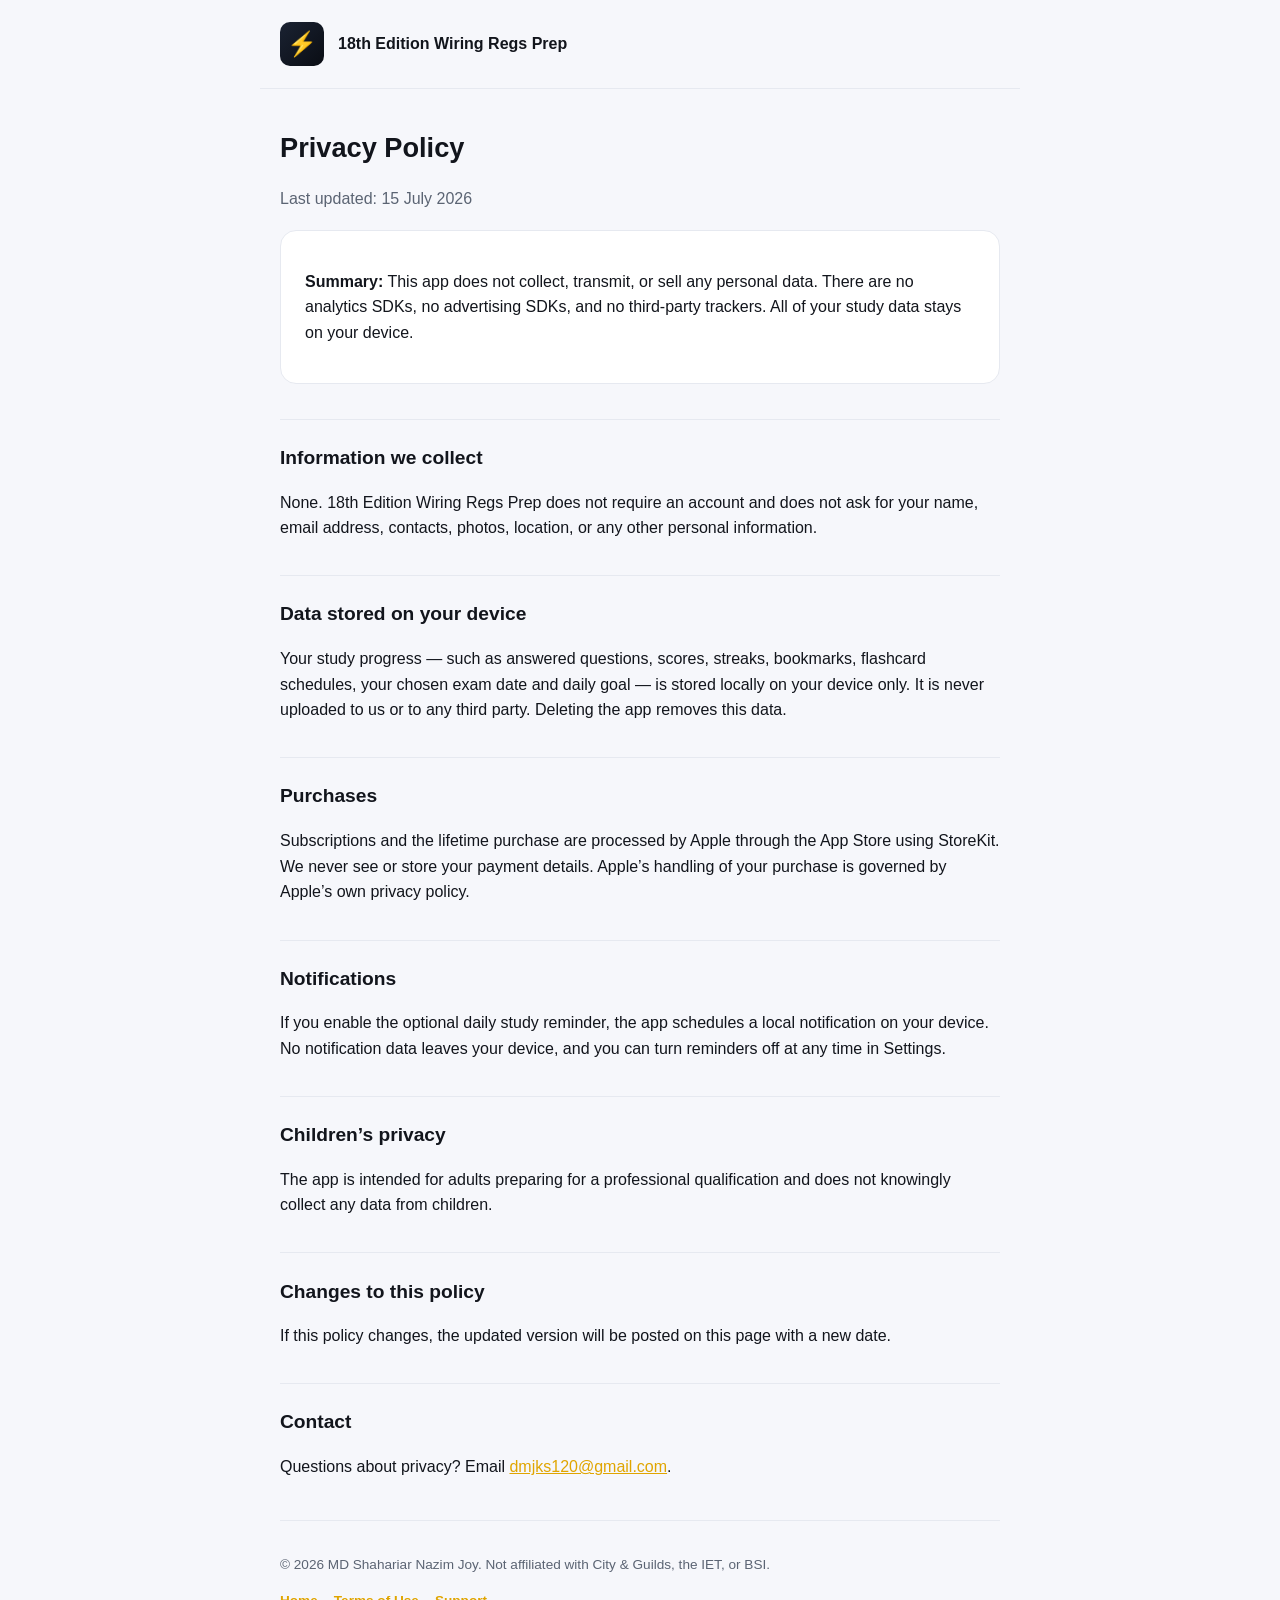
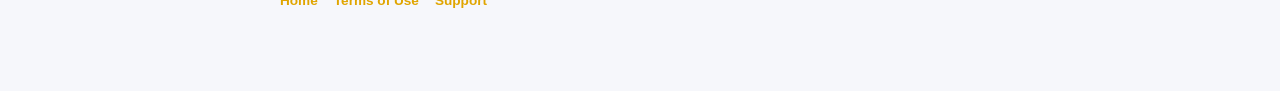
==== privacy.html @ 49a58cb7 "Add legal, support and marketing pages for 18th Edition Wiring Regs Prep" ====
<!doctype html>
<html lang="en">
<head>
<meta charset="utf-8">
<meta name="viewport" content="width=device-width,initial-scale=1">
<title>Privacy Policy — 18th Edition Wiring Regs Prep</title>
<meta name="description" content="Privacy policy for 18th Edition Wiring Regs Prep. The app collects no personal data; all study data stays on your device.">
<link rel="stylesheet" href="style.css">
</head>
<body>
<header class="top"><div class="logo">⚡️</div><strong>18th Edition Wiring Regs Prep</strong></header>
<div class="wrap">
  <h1>Privacy Policy</h1>
  <p class="muted">Last updated: 15 July 2026</p>

  <div class="card">
    <p><strong>Summary:</strong> This app does not collect, transmit, or sell any personal data. There are no analytics SDKs, no advertising SDKs, and no third-party trackers. All of your study data stays on your device.</p>
  </div>

  <h2>Information we collect</h2>
  <p>None. 18th Edition Wiring Regs Prep does not require an account and does not ask for your name, email address, contacts, photos, location, or any other personal information.</p>

  <h2>Data stored on your device</h2>
  <p>Your study progress — such as answered questions, scores, streaks, bookmarks, flashcard schedules, your chosen exam date and daily goal — is stored locally on your device only. It is never uploaded to us or to any third party. Deleting the app removes this data.</p>

  <h2>Purchases</h2>
  <p>Subscriptions and the lifetime purchase are processed by Apple through the App Store using StoreKit. We never see or store your payment details. Apple’s handling of your purchase is governed by Apple’s own privacy policy.</p>

  <h2>Notifications</h2>
  <p>If you enable the optional daily study reminder, the app schedules a local notification on your device. No notification data leaves your device, and you can turn reminders off at any time in Settings.</p>

  <h2>Children’s privacy</h2>
  <p>The app is intended for adults preparing for a professional qualification and does not knowingly collect any data from children.</p>

  <h2>Changes to this policy</h2>
  <p>If this policy changes, the updated version will be posted on this page with a new date.</p>

  <h2>Contact</h2>
  <p>Questions about privacy? Email <a href="mailto:dmjks120@gmail.com">dmjks120@gmail.com</a>.</p>

  <footer>
    <p>© 2026 MD Shahariar Nazim Joy. Not affiliated with City &amp; Guilds, the IET, or BSI.</p>
    <nav><a href="index.html">Home</a><a href="terms.html">Terms of Use</a><a href="support.html">Support</a></nav>
  </footer>
</div>
</body>
</html>
---- style.css ----
:root{--bg:#0b0e14;--card:#141925;--txt:#e9edf5;--mut:#9aa4b6;--acc:#ffd60a;--line:#232a38}
@media (prefers-color-scheme:light){:root{--bg:#f6f7fb;--card:#fff;--txt:#12151c;--mut:#5b6473;--acc:#e0a500;--line:#e6e9f0}}
*{box-sizing:border-box}
body{margin:0;font-family:-apple-system,BlinkMacSystemFont,"Segoe UI",Roboto,Helvetica,Arial,sans-serif;background:var(--bg);color:var(--txt);line-height:1.6}
.wrap{max-width:760px;margin:0 auto;padding:32px 20px 80px}
header.top{display:flex;align-items:center;gap:14px;padding:22px 20px;border-bottom:1px solid var(--line);max-width:760px;margin:0 auto}
.logo{width:44px;height:44px;border-radius:10px;background:linear-gradient(135deg,#1a2232,#0a0d14);display:flex;align-items:center;justify-content:center;font-size:24px}
h1{font-size:1.7rem;margin:.2em 0}
h2{font-size:1.2rem;margin-top:1.8em;border-top:1px solid var(--line);padding-top:1.2em}
a{color:var(--acc)}
.muted{color:var(--mut)}
.card{background:var(--card);border:1px solid var(--line);border-radius:16px;padding:22px 24px;margin:18px 0}
.pill{display:inline-block;background:var(--acc);color:#111;font-weight:700;border-radius:999px;padding:4px 12px;font-size:.8rem}
nav a{margin-right:16px;text-decoration:none;font-weight:600}
footer{color:var(--mut);font-size:.85rem;border-top:1px solid var(--line);padding-top:20px;margin-top:40px}
ul{padding-left:20px}
code{background:var(--card);padding:2px 6px;border-radius:5px}
.btn{display:inline-block;background:var(--acc);color:#111;font-weight:700;text-decoration:none;padding:12px 22px;border-radius:12px;margin-top:8px}
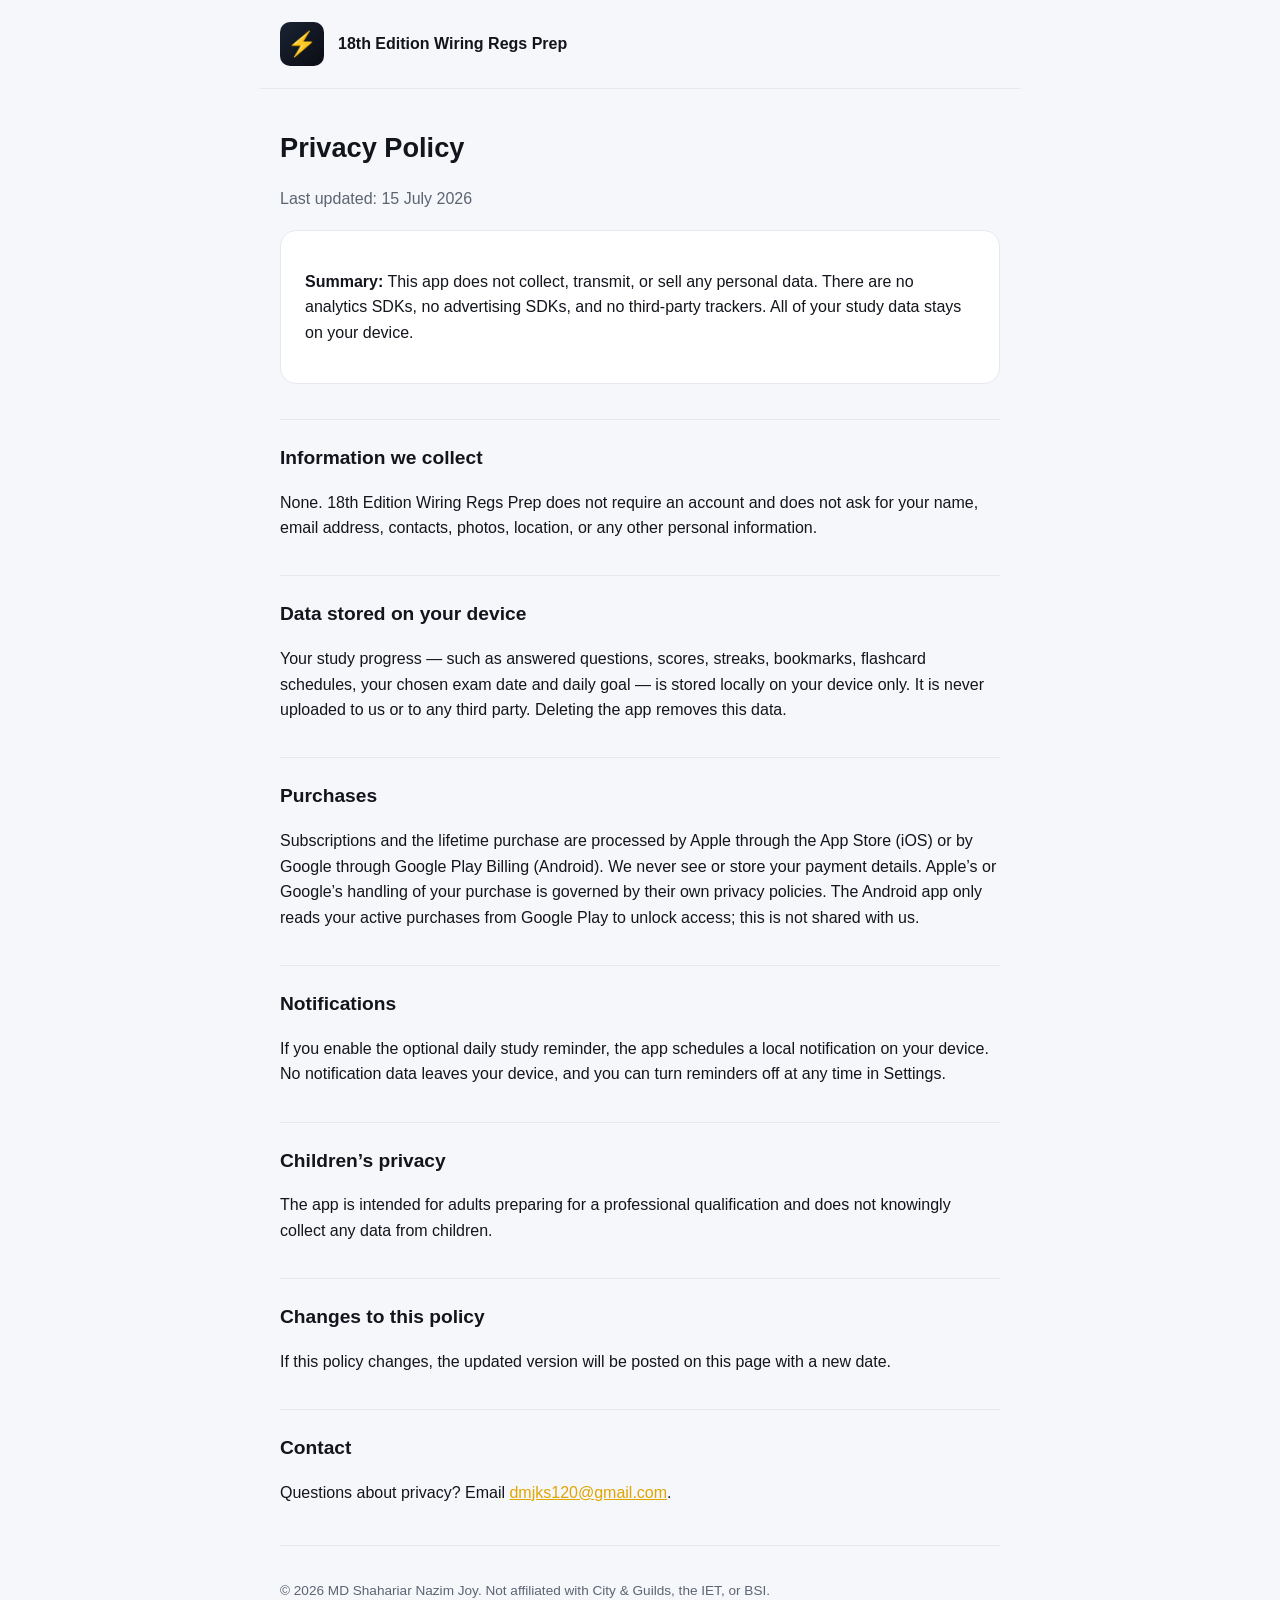
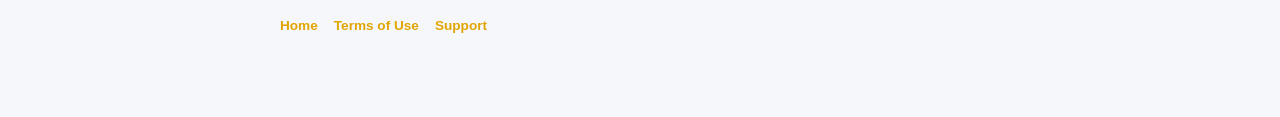
==== commit 9c5aad7d: "Cover the Android app and Google Play billing Co-Authored-By: Claude Opus 5.5 <noreply@anthropic.com" ====
--- a/privacy.html
+++ b/privacy.html
@@ -24,7 +24,7 @@
   <p>Your study progress — such as answered questions, scores, streaks, bookmarks, flashcard schedules, your chosen exam date and daily goal — is stored locally on your device only. It is never uploaded to us or to any third party. Deleting the app removes this data.</p>
 
   <h2>Purchases</h2>
-  <p>Subscriptions and the lifetime purchase are processed by Apple through the App Store using StoreKit. We never see or store your payment details. Apple’s handling of your purchase is governed by Apple’s own privacy policy.</p>
+  <p>Subscriptions and the lifetime purchase are processed by Apple through the App Store (iOS) or by Google through Google Play Billing (Android). We never see or store your payment details. Apple’s or Google’s handling of your purchase is governed by their own privacy policies. The Android app only reads your active purchases from Google Play to unlock access; this is not shared with us.</p>
 
   <h2>Notifications</h2>
   <p>If you enable the optional daily study reminder, the app schedules a local notification on your device. No notification data leaves your device, and you can turn reminders off at any time in Settings.</p>
